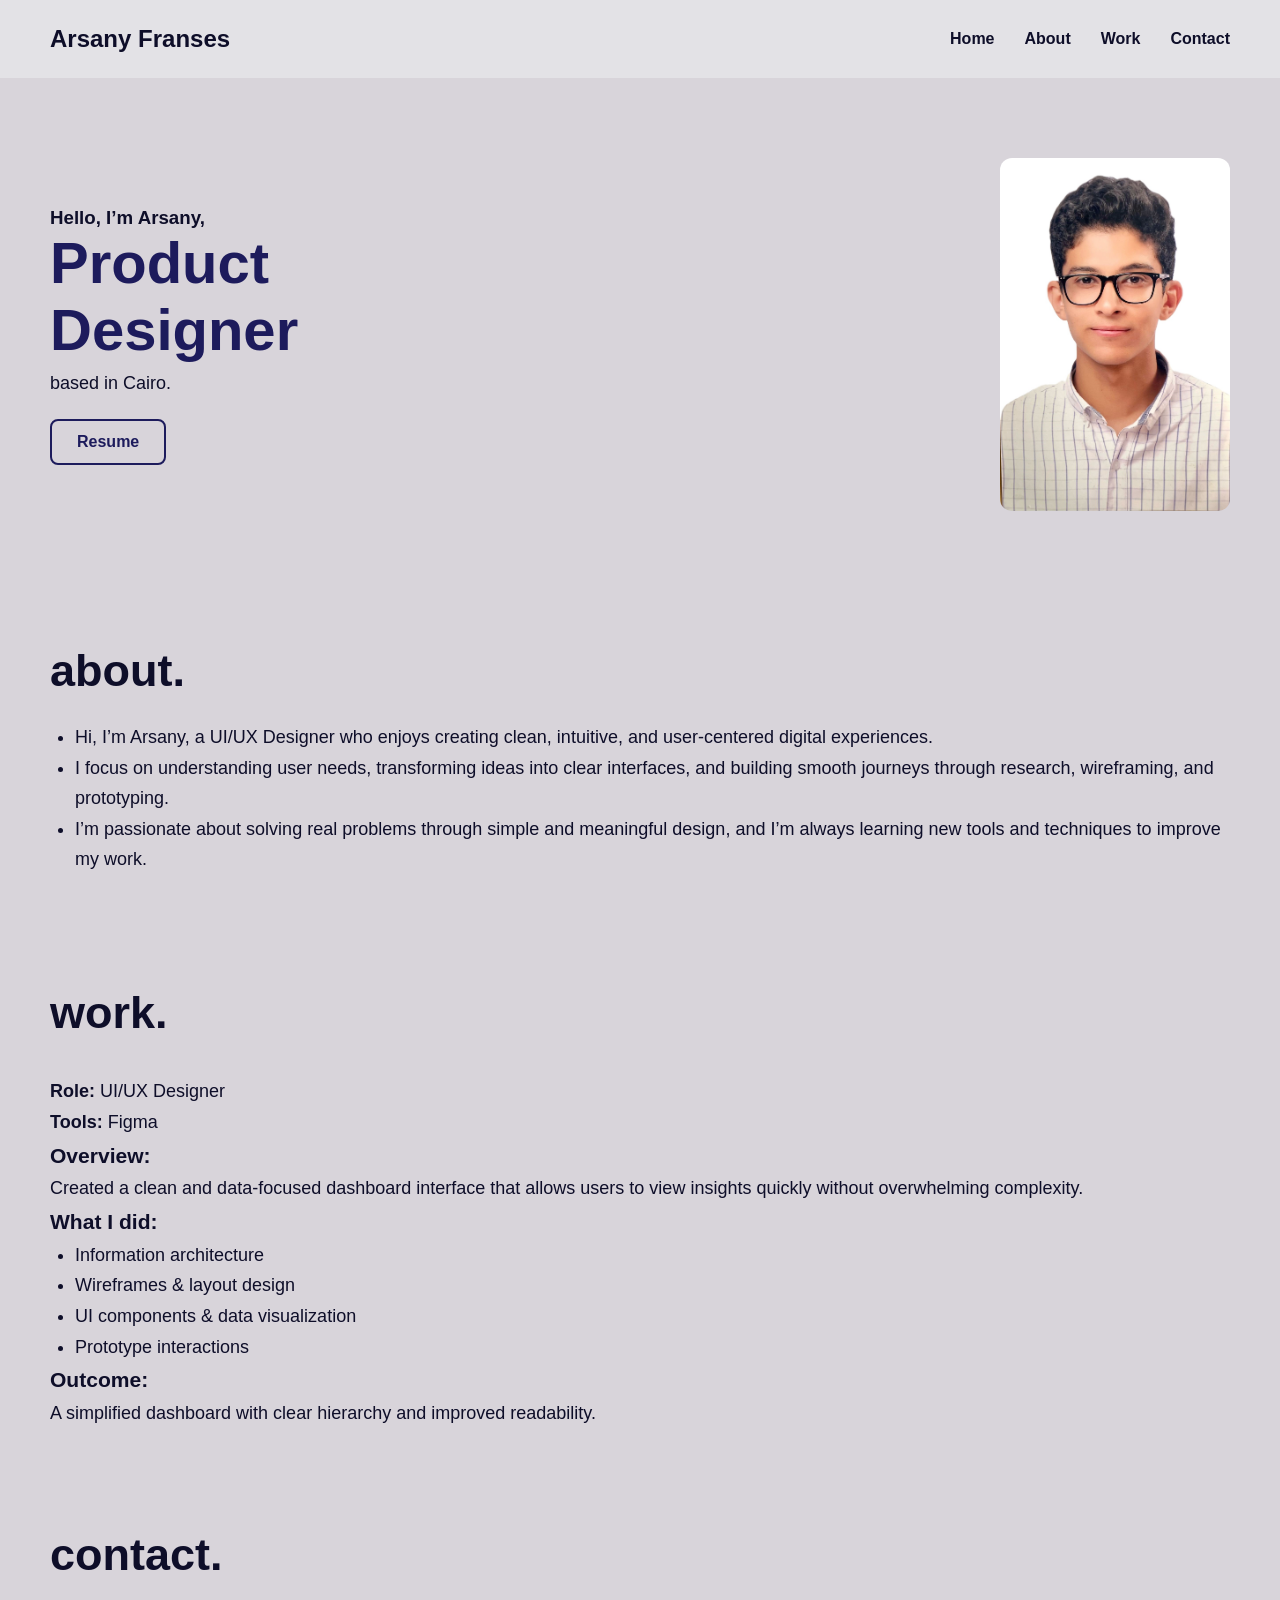
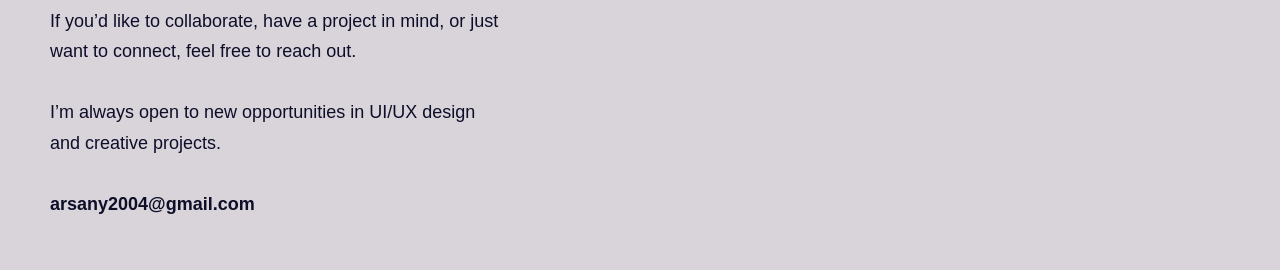
==== index.html @ d45a48e9 "Update and rename portofilio.html to index.html" ====
<!DOCTYPE html>
<html lang="en">
<head>
    <meta charset="UTF-8" />
    <meta name="viewport" content="width=device-width, initial-scale=1.0" />
    <title>Arsany Portfolio</title>
    <link rel="stylesheet" href="port.css" />
</head>
<body>

    <nav>
        <h2 class="logo">Arsany Franses</h2>
        <ul class="nav-links">
            <li><a href="#home">Home</a></li>
            <li><a href="#about">About</a></li>
            <li><a href="#work">Work</a></li>
            <li><a href="#contact">Contact</a></li>
        </ul>
    </nav>

    <section id="home" class="hero">
        <div class="hero-text">
            <h3>Hello, I’m Arsany,</h3>
            <h1>Product<br>Designer</h1>
            <p>based in Cairo.</p>
            <a class="btn" href="#">Resume</a>
        </div>

        <div class="hero-img">
            <img src="porrrr.jpg" alt="Profile Photo of Arsany">
        </div>
    </section>

    <section id="about" class="about">
        <h2 class="section-title">about.</h2>
        <ul>
            <li>Hi, I’m Arsany, a UI/UX Designer who enjoys creating clean, intuitive, and user-centered digital experiences.</li>
            <li>I focus on understanding user needs, transforming ideas into clear interfaces, and building smooth journeys through research, wireframing, and prototyping.</li>
            <li>I’m passionate about solving real problems through simple and meaningful design, and I’m always learning new tools and techniques to improve my work.</li>
        </ul>
    </section>

    <section id="work" class="work">
        <h2 class="section-title">work.</h2>

        <p><strong>Role:</strong> UI/UX Designer</p>
        <p><strong>Tools:</strong> Figma</p>

        <h3>Overview:</h3>
        <p>
            Created a clean and data-focused dashboard interface that allows users
            to view insights quickly without overwhelming complexity.
        </p>

        <h3>What I did:</h3>
        <ul>
            <li>Information architecture</li>
            <li>Wireframes & layout design</li>
            <li>UI components & data visualization</li>
            <li>Prototype interactions</li>
        </ul>

        <h3>Outcome:</h3>
        <p>
            A simplified dashboard with clear hierarchy and improved readability.
        </p>
    </section>

    <section id="contact" class="contact">
        <h2 class="section-title">contact.</h2>

        <div class="contact-area">
            <p>
                If you’d like to collaborate, have a project in mind, or just want to connect,
                feel free to reach out.<br><br>
                I’m always open to new opportunities in UI/UX design and creative projects.
                <br><br>
                <strong>arsany2004@gmail.com</strong>
            </p>
        </div>

    </section>

</body>
</html>
---- port.css ----
* {
    margin: 0;
    padding: 0;
    font-family: "Arial", sans-serif;
    box-sizing: border-box;
}

body {
    background: #d8d4da;
    color: #0e0e29;
}

nav {
    display: flex;
    justify-content: space-between;
    align-items: center;
    padding: 25px 50px;
    background: #e3e2e6;
    flex-wrap: wrap;
}

nav ul {
    display: flex;
    list-style: none;
    gap: 30px;
    flex-wrap: wrap;
}

nav a {
    text-decoration: none;
    color: #0e0e29;
    font-weight: 600;
    transition: color 0.3s;
}

nav a:hover {
    color: #1d1b5c;
}

.hero {
    display: flex;
    justify-content: space-between;
    align-items: center;
    padding: 80px 50px;
    flex-wrap: wrap;
    gap: 30px;
}

.hero-text h1 {
    font-size: 58px;
    font-weight: 900;
    color: #1d1b5c;
}

.hero-text p {
    margin: 10px 0;
    font-size: 18px;
}

.btn {
    display: inline-block;
    padding: 12px 25px;
    border: 2px solid #1d1b5c;
    border-radius: 8px;
    margin-top: 15px;
    text-decoration: none;
    color: #1d1b5c;
    font-weight: bold;
    transition: all 0.3s;
}

.btn:hover {
    background-color: #1d1b5c;
    color: #fff;
}

.hero-img img {
    width: 230px;
    border-radius: 12px;
    object-fit: cover;
}

.section-title {
    font-size: 45px;
    font-weight: 900;
    margin-bottom: 25px;
}

.about {
    padding: 50px;
}

.about ul {
    list-style: disc;
    margin-left: 25px;
    font-size: 18px;
    line-height: 1.7;
}

.work {
    padding: 50px;
    font-size: 18px;
    line-height: 1.7;
}

.work ul {
    margin-left: 25px;
}

.contact {
    padding: 50px;
}

.contact-area {
    display: flex;
    gap: 30px;
    align-items: center;
    flex-wrap: wrap;
}

.contact-area img {
    width: 250px;
    border-radius: 10px;
    object-fit: cover;
}

.contact p {
    font-size: 18px;
    line-height: 1.7;
    max-width: 450px;
}

@media (max-width: 900px) {
    .hero {
        flex-direction: column;
        text-align: center;
    }
    .hero-img img {
        width: 200px;
    }
    nav ul {
        gap: 15px;
    }
    .contact-area {
        flex-direction: column;
        text-align: center;
    }
    .contact-area img {
        width: 200px;
    }
}
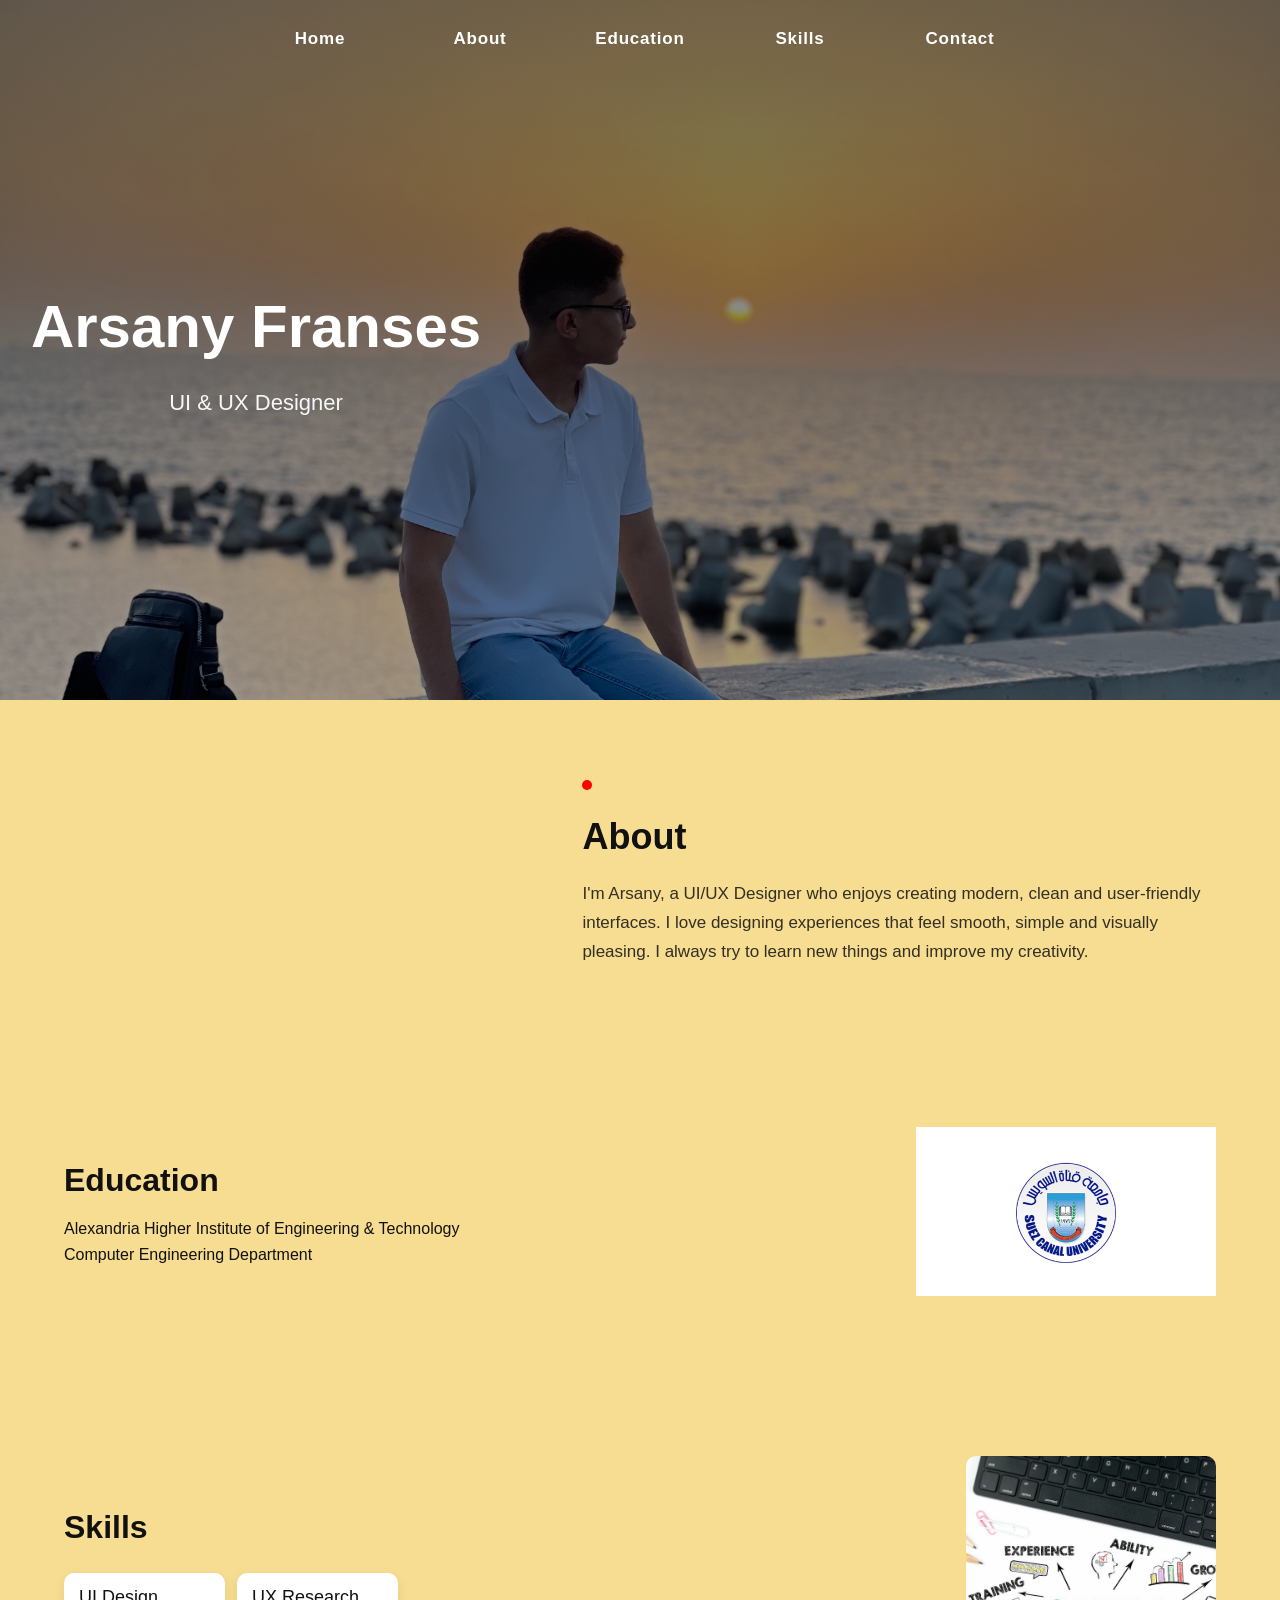
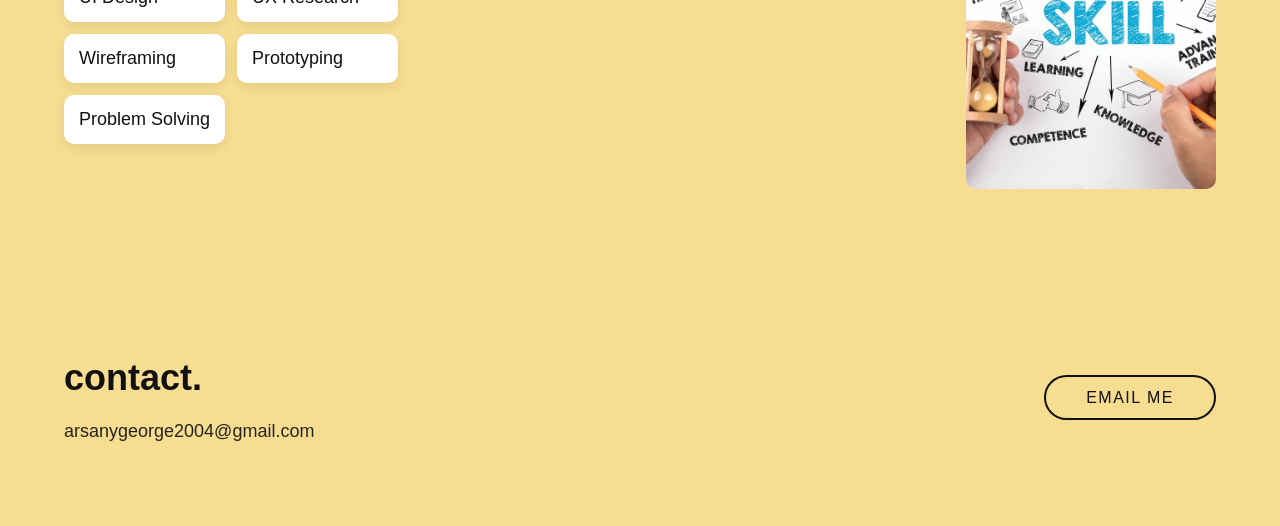
==== commit 989260f1: "Update and rename portfilio.html to index.html" ====
--- a/index.html
+++ b/index.html
@@ -1,85 +1,85 @@
 <!DOCTYPE html>
 <html lang="en">
 <head>
-    <meta charset="UTF-8" />
-    <meta name="viewport" content="width=device-width, initial-scale=1.0" />
-    <title>Arsany Portfolio</title>
-    <link rel="stylesheet" href="port.css" />
+    <meta charset="UTF-8">
+    <meta name="viewport" content="width=device-width, initial-scale=1.0">
+    <title>Arsany Franses - Portfolio</title>
+    <link rel="stylesheet" href="portfilio.css">
 </head>
 <body>
 
-    <nav>
-        <h2 class="logo">Arsany Franses</h2>
+
+        <nav>
         <ul class="nav-links">
             <li><a href="#home">Home</a></li>
             <li><a href="#about">About</a></li>
-            <li><a href="#work">Work</a></li>
+            <li><a href="#education">Education</a></li>
+            <li><a href="#skills">Skills</a></li>
             <li><a href="#contact">Contact</a></li>
         </ul>
-    </nav>
+    </nav> 
 
-    <section id="home" class="hero">
+    <header class="hero">
+        <img src="home.JPG" alt="Profile Background">
         <div class="hero-text">
-            <h3>Hello, I’m Arsany,</h3>
-            <h1>Product<br>Designer</h1>
-            <p>based in Cairo.</p>
-            <a class="btn" href="#">Resume</a>
+            <h1>Arsany Franses</h1>
+            <p>UI & UX Designer</p>
         </div>
+    </header>
 
-        <div class="hero-img">
-            <img src="porrrr.jpg" alt="Profile Photo of Arsany">
+    <section id="about" class="about">
+        <div class="container">
+            <img src="about.jpg" class="about-img" alt="">
+            <div class="about-text">
+                <span class="dot"></span>
+                <h2>About</h2>
+                <p>
+                    I'm Arsany, a UI/UX Designer who enjoys creating modern, clean and user-friendly interfaces.
+                    I love designing experiences that feel smooth, simple and visually pleasing.
+                    I always try to learn new things and improve my creativity.
+                </p>
+            </div>
         </div>
     </section>
 
-    <section id="about" class="about">
-        <h2 class="section-title">about.</h2>
-        <ul>
-            <li>Hi, I’m Arsany, a UI/UX Designer who enjoys creating clean, intuitive, and user-centered digital experiences.</li>
-            <li>I focus on understanding user needs, transforming ideas into clear interfaces, and building smooth journeys through research, wireframing, and prototyping.</li>
-            <li>I’m passionate about solving real problems through simple and meaningful design, and I’m always learning new tools and techniques to improve my work.</li>
-        </ul>
+    <section id="education" class="education">
+        <div class="container">
+            <img src="SCU-LOGO.png" class="edu-img" alt="">
+            <div class="edu-text">
+                <h2>Education</h2>
+                <p>Alexandria Higher Institute of Engineering & Technology</p>
+                <p>Computer Engineering Department</p>
+            </div>
+        </div>
     </section>
 
-    <section id="work" class="work">
-        <h2 class="section-title">work.</h2>
+    <section id="skills" class="skills">
+        <div class="container">
+            <div class="skills-list">
+                <h2>Skills</h2>
+                <ul>
+                    <li>UI Design</li>
+                    <li>UX Research</li>
+                    <li>Wireframing</li>
+                    <li>Prototyping</li>
+                    <li>Problem Solving</li>
+                </ul>
+            </div>
 
-        <p><strong>Role:</strong> UI/UX Designer</p>
-        <p><strong>Tools:</strong> Figma</p>
-
-        <h3>Overview:</h3>
-        <p>
-            Created a clean and data-focused dashboard interface that allows users
-            to view insights quickly without overwhelming complexity.
-        </p>
-
-        <h3>What I did:</h3>
-        <ul>
-            <li>Information architecture</li>
-            <li>Wireframes & layout design</li>
-            <li>UI components & data visualization</li>
-            <li>Prototype interactions</li>
-        </ul>
-
-        <h3>Outcome:</h3>
-        <p>
-            A simplified dashboard with clear hierarchy and improved readability.
-        </p>
+            <img src="skill.jpg" class="skills-img" alt="">
+        </div>
     </section>
 
-    <section id="contact" class="contact">
-        <h2 class="section-title">contact.</h2>
+<section id="contact" class="contact">
+    <div class="contact-left">
+        <h2>contact.</h2>
+        <p>arsanygeorge2004@gmail.com</p>
+    </div>
 
-        <div class="contact-area">
-            <p>
-                If you’d like to collaborate, have a project in mind, or just want to connect,
-                feel free to reach out.<br><br>
-                I’m always open to new opportunities in UI/UX design and creative projects.
-                <br><br>
-                <strong>arsany2004@gmail.com</strong>
-            </p>
-        </div>
-
-    </section>
+    <div class="contact-right">
+        <a href="mailto:arsanygeorge2004@gmail.com" class="email-btn">Email Me</a>
+    </div>
+</section>
 
 </body>
 </html>
--- a/portfilio.css
+++ b/portfilio.css
@@ -0,0 +1,259 @@
+
+* {
+    margin: 0;
+    padding: 0;
+    box-sizing: border-box;
+    font-family: "Poppins", sans-serif;
+}
+
+body {
+    background: #f7dd91;
+    color: #111;
+    line-height: 1.6;
+}
+
+nav {
+    position: absolute;
+    top: 0;
+    left: 0;
+    width: 100%;
+    padding: 25px 50px;
+    display: flex;
+    justify-content: center;
+    z-index: 10;
+    background: transparent;
+}
+
+.nav-links {
+    display: flex;
+    list-style: none;
+    width: 100%;
+    max-width: 800px;
+    justify-content: space-between; 
+}
+
+.nav-links li {
+    flex: 1;
+    text-align: center;
+}
+
+.nav-links a {
+    text-decoration: none;
+    color: #fff;
+    font-weight: 600;
+    letter-spacing: 0.8px;
+    font-size: 17px;
+    transition: 0.3s ease;
+}
+
+.nav-links a:hover {
+    color: #ffd254;
+}
+
+.hero {
+    position: relative;
+    width: 100%;
+    height: 700px;
+    overflow: hidden;
+}
+
+.hero img {
+    width: 100%;
+    height: 100%;
+    object-fit: cover;
+    display: block;
+}
+
+.hero::after {
+    content: "";
+    position: absolute;
+    top: 0;
+    left: 0;
+    width: 100%;
+    height: 100%;
+    background: linear-gradient(rgba(0,0,0,0.55), rgba(0,0,0,0.35));
+    z-index: 1;
+}
+
+.hero-text {
+    position: absolute;
+    top: 50%;
+    left: 20%;
+    transform: translate(-50%, -50%);
+    text-align: center;
+    color: #fff;
+    z-index: 5;
+}
+
+.hero-text h1 {
+    font-size: 60px;
+    font-weight: 700;
+    margin-bottom: 10px;
+}
+
+.hero-text p {
+    font-size: 22px;
+    opacity: 0.95;
+}
+
+.container {
+    width: 90%;
+    max-width: 1200px;
+    margin: auto;
+    display: flex;
+    align-items: center;
+    justify-content: space-between;
+    padding: 80px 0;
+    gap: 50px;
+}
+
+.about-img {
+    width: 280px;
+    border-radius: 10px;
+}
+
+.about-text {
+    width: 55%;
+    position: relative;
+}
+
+.about-text h2 {
+    font-size: 36px;
+    margin-bottom: 15px;
+    font-weight: 600;
+}
+
+.about-text p {
+    line-height: 1.7;
+    font-size: 17px;
+    opacity: .85;
+}
+
+.dot {
+    width: 10px;
+    height: 10px;
+    background: red;
+    display: inline-block;
+    border-radius: 50%;
+    margin-bottom: 10px;
+}
+
+.education .container {
+    flex-direction: row-reverse;
+}
+
+.education .edu-img {
+    width: 300px;
+}
+
+.education .edu-text h2 {
+    font-size: 32px;
+    margin-bottom: 10px;
+    font-weight: 600;
+}
+
+.skills-list h2 {
+    font-size: 32px;
+    margin-bottom: 20px;
+    font-weight: 600;
+}
+
+.skills-list ul {
+    list-style: none;
+    display: grid;
+    grid-template-columns: repeat(2, 1fr);
+    gap: 12px;
+}
+
+.skills-list ul li {
+    padding: 10px 15px;
+    background: white;
+    border-radius: 10px;
+    box-shadow: 0 4px 12px rgba(0,0,0,.08);
+    font-size: 18px;
+    transition: 0.3s;
+}
+
+.skills-list ul li:hover {
+    transform: translateY(-3px);
+    box-shadow: 0 6px 15px rgba(0,0,0,.15);
+}
+
+.skills-img {
+    width: 250px;
+    border-radius: 10px;
+}
+
+.contact {
+    width: 90%;
+    max-width: 1200px;
+    margin: auto;
+    display: flex;
+    justify-content: space-between;
+    align-items: center;
+    padding: 80px 0;
+}
+
+.contact-left h2 {
+    font-size: 36px;
+    font-weight: 600;
+    margin-bottom: 10px;
+}
+
+.contact-left p {
+    font-size: 18px;
+    opacity: 0.9;
+}
+
+.email-btn {
+    padding: 12px 40px;
+    border: 2px solid #111;
+    border-radius: 30px;
+    text-decoration: none;
+    color: #111;
+    font-weight: 500;
+    letter-spacing: 1.5px;
+    text-transform: uppercase;
+    transition: 0.3s ease;
+}
+
+.email-btn:hover {
+    background: #111;
+    color: #fff;
+    transform: translateY(-3px);
+}
+
+@media(max-width: 900px) {
+    .container {
+        flex-direction: column;
+        text-align: center;
+    }
+
+    .contact {
+        flex-direction: column;
+        text-align: center;
+        gap: 25px;
+    }
+
+    .skills-list ul {
+        grid-template-columns: 1fr;
+    }
+
+    .hero-text h1 {
+        font-size: 48px;
+    }
+
+    .hero-text p {
+        font-size: 18px;
+    }
+}
+
+@media(max-width: 500px) {
+    .hero-text h1 {
+        font-size: 32px;
+    }
+
+    .hero-text p {
+        font-size: 16px;
+    }
+}
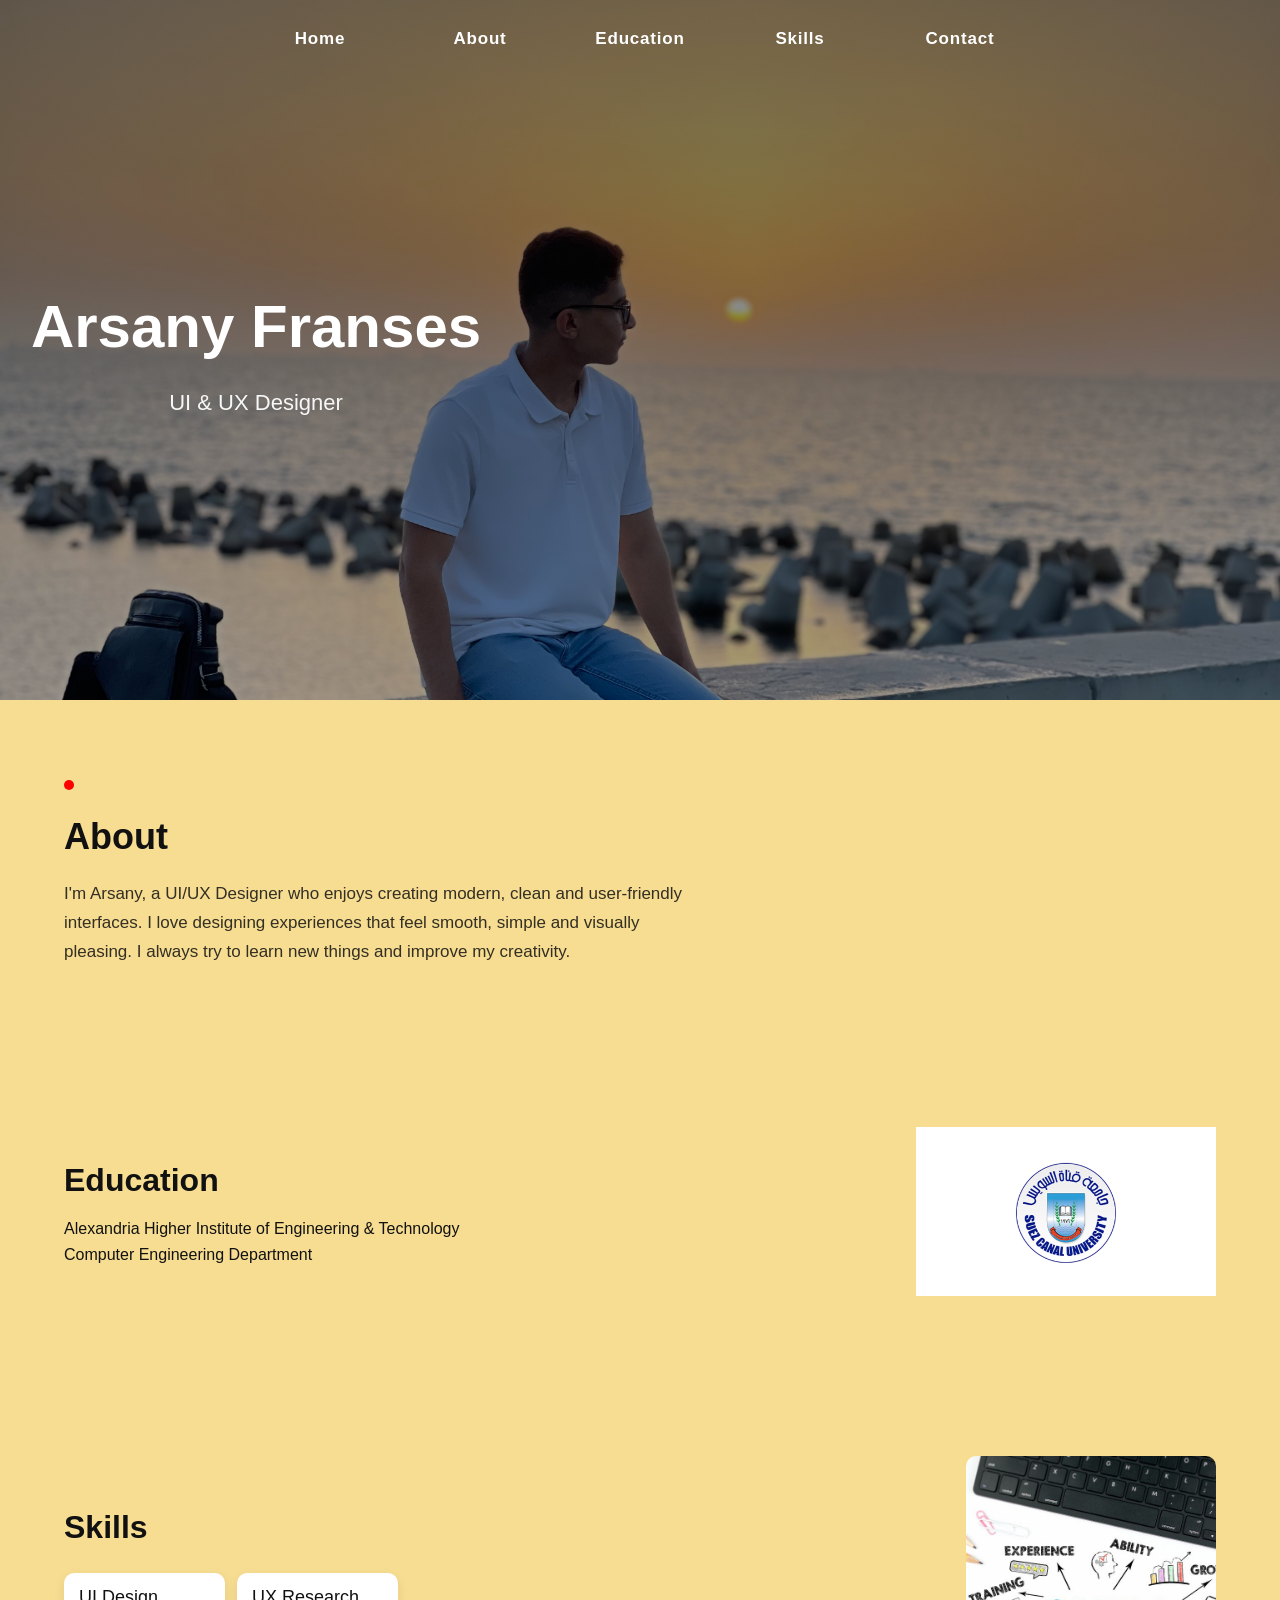
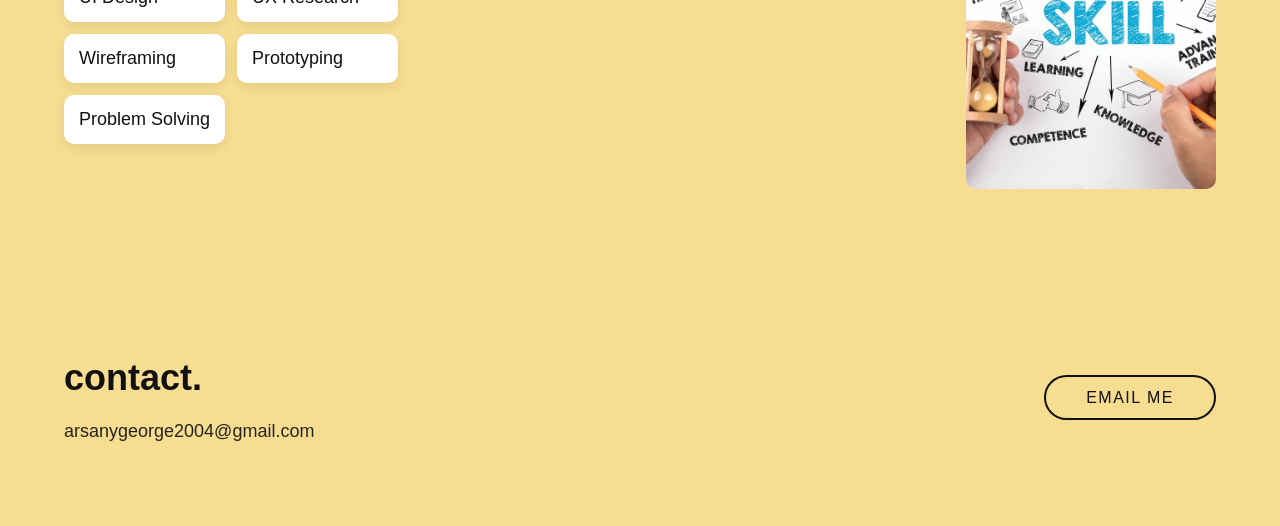
==== commit f86970aa: "Update index.html" ====
--- a/index.html
+++ b/index.html
@@ -29,7 +29,6 @@
 
     <section id="about" class="about">
         <div class="container">
-            <img src="about.jpg" class="about-img" alt="">
             <div class="about-text">
                 <span class="dot"></span>
                 <h2>About</h2>
@@ -83,3 +82,4 @@
 
 </body>
 </html>
+
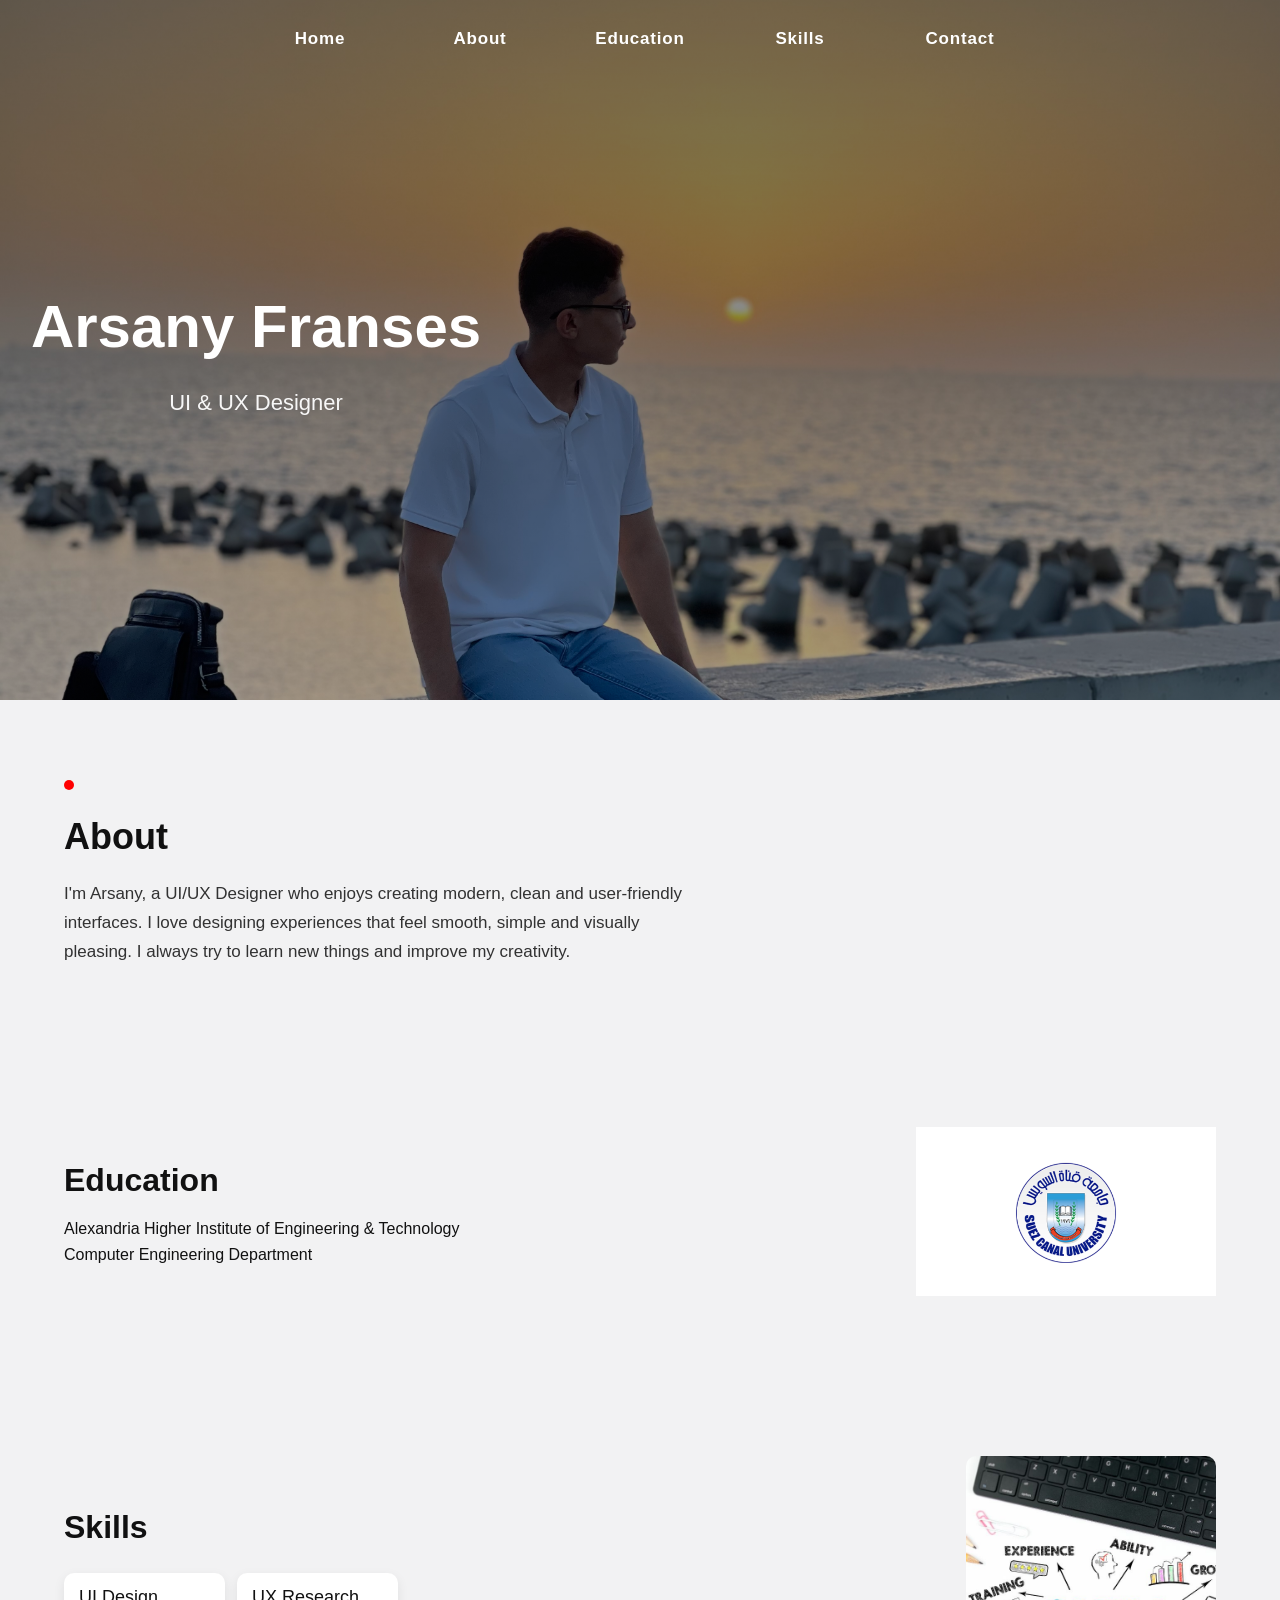
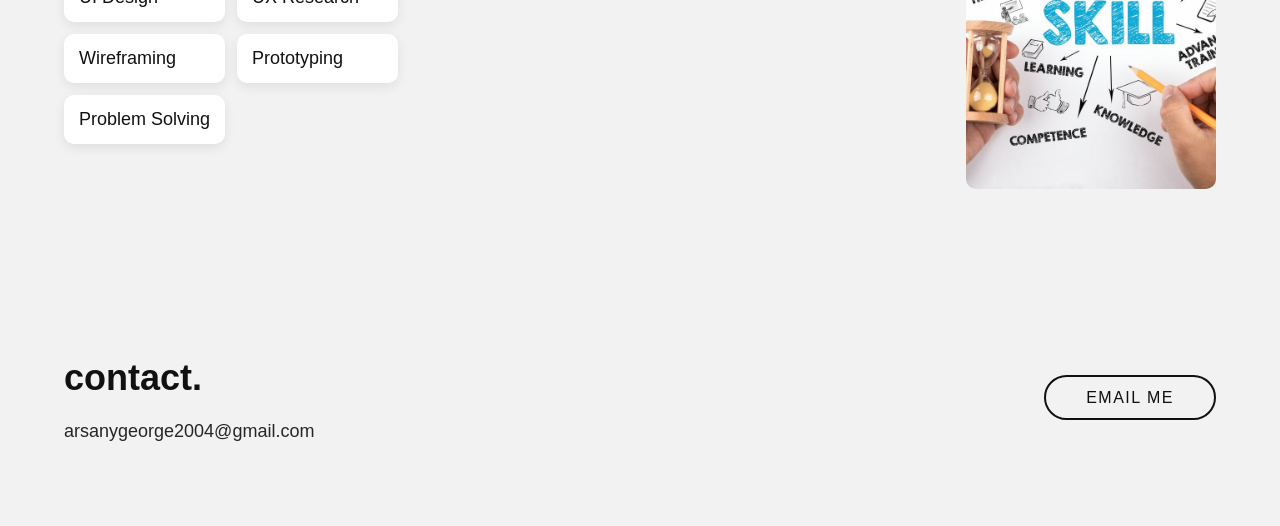
==== commit bb661869: "Update index.html" ====
--- a/index.html
+++ b/index.html
@@ -76,10 +76,11 @@
     </div>
 
     <div class="contact-right">
-        <a href="mailto:arsanygeorge2004@gmail.com" class="email-btn">Email Me</a>
+        <a href="mailto:arsany@gmail.com" class="email-btn">Email Me</a>
     </div>
 </section>
 
 </body>
 </html>
 
+
--- a/portfilio.css
+++ b/portfilio.css
@@ -7,7 +7,7 @@
 }
 
 body {
-    background: #f7dd91;
+    background: #f2f2f3;
     color: #111;
     line-height: 1.6;
 }
@@ -223,6 +223,11 @@
     transform: translateY(-3px);
 }
 
+html {
+  scroll-behavior: smooth;
+}
+
+
 @media(max-width: 900px) {
     .container {
         flex-direction: column;
@@ -257,3 +262,6 @@
         font-size: 16px;
     }
 }
+
+
+
